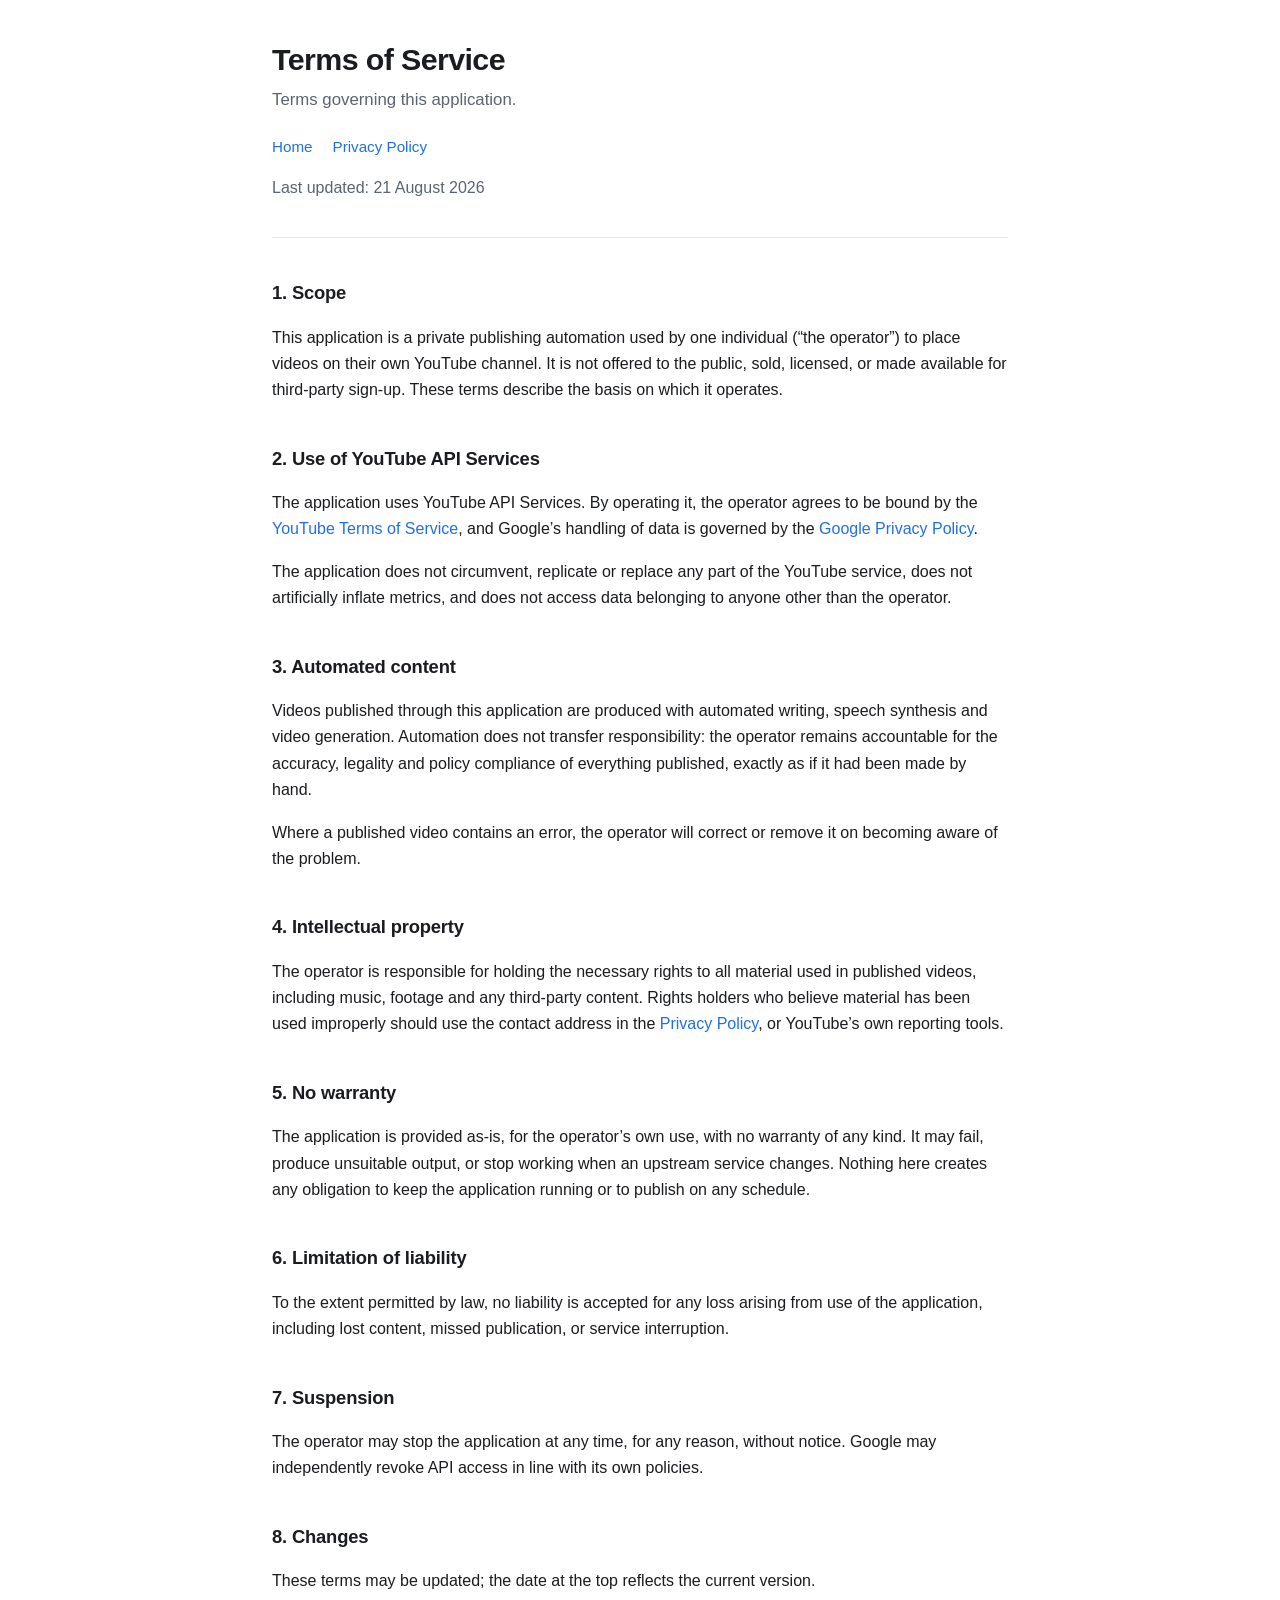
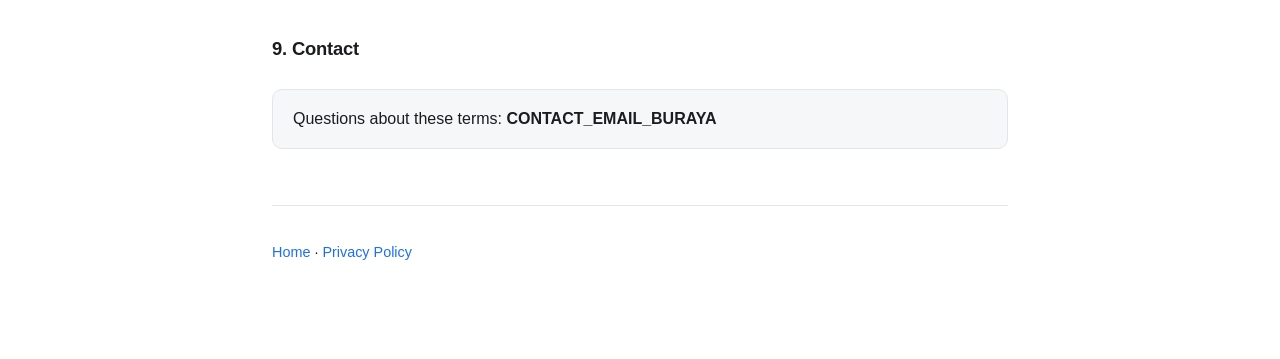
==== docs/terms.html @ 059bec79 "docs: add the consent screen pages Google requires for sensitive scopes Adding youtube.upload and yo" ====
<!doctype html>
<html lang="en">
<head>
<meta charset="utf-8">
<meta name="viewport" content="width=device-width, initial-scale=1">
<title>Terms of Service — Quiet Frontiers</title>
<meta name="description" content="Terms governing the Quiet Frontiers publishing automation.">
<link rel="stylesheet" href="style.css">
</head>
<body>
<div class="wrap">

<header>
  <h1>Terms of Service</h1>
  <p class="lead">Terms governing this application.</p>
  <nav>
    <a href="index.html">Home</a>
    <a href="privacy.html">Privacy Policy</a>
  </nav>
  <p class="muted" style="margin-top:1rem">Last updated: 21 August 2026</p>
</header>

<h2>1. Scope</h2>
<p>
  This application is a private publishing automation used by one individual
  (&ldquo;the operator&rdquo;) to place videos on their own YouTube channel. It is not offered
  to the public, sold, licensed, or made available for third-party sign-up. These terms describe
  the basis on which it operates.
</p>

<h2>2. Use of YouTube API Services</h2>
<p>
  The application uses YouTube API Services. By operating it, the operator agrees to be bound by
  the <a href="https://www.youtube.com/t/terms" rel="noopener">YouTube Terms of Service</a>, and
  Google&rsquo;s handling of data is governed by the
  <a href="https://policies.google.com/privacy" rel="noopener">Google Privacy Policy</a>.
</p>
<p>
  The application does not circumvent, replicate or replace any part of the YouTube service, does
  not artificially inflate metrics, and does not access data belonging to anyone other than the
  operator.
</p>

<h2>3. Automated content</h2>
<p>
  Videos published through this application are produced with automated writing, speech synthesis
  and video generation. Automation does not transfer responsibility: the operator remains
  accountable for the accuracy, legality and policy compliance of everything published, exactly
  as if it had been made by hand.
</p>
<p>
  Where a published video contains an error, the operator will correct or remove it on becoming
  aware of the problem.
</p>

<h2>4. Intellectual property</h2>
<p>
  The operator is responsible for holding the necessary rights to all material used in published
  videos, including music, footage and any third-party content. Rights holders who believe
  material has been used improperly should use the contact address in the
  <a href="privacy.html">Privacy Policy</a>, or YouTube&rsquo;s own reporting tools.
</p>

<h2>5. No warranty</h2>
<p>
  The application is provided as-is, for the operator&rsquo;s own use, with no warranty of any
  kind. It may fail, produce unsuitable output, or stop working when an upstream service changes.
  Nothing here creates any obligation to keep the application running or to publish on any
  schedule.
</p>

<h2>6. Limitation of liability</h2>
<p>
  To the extent permitted by law, no liability is accepted for any loss arising from use of the
  application, including lost content, missed publication, or service interruption.
</p>

<h2>7. Suspension</h2>
<p>
  The operator may stop the application at any time, for any reason, without notice. Google may
  independently revoke API access in line with its own policies.
</p>

<h2>8. Changes</h2>
<p>
  These terms may be updated; the date at the top reflects the current version.
</p>

<h2>9. Contact</h2>
<div class="card">
  <p style="margin:0">
    Questions about these terms: <strong>CONTACT_EMAIL_BURAYA</strong>
  </p>
</div>

<footer>
  <p><a href="index.html">Home</a> &middot; <a href="privacy.html">Privacy Policy</a></p>
</footer>

</div>
</body>
</html>
---- docs/style.css ----
/* Shared styling for the OAuth consent screen's supporting pages. */

:root {
  --bg: #ffffff;
  --surface: #f6f7f9;
  --text: #1a1c1f;
  --muted: #5b6470;
  --border: #e2e5ea;
  --accent: #1f6feb;
}

@media (prefers-color-scheme: dark) {
  :root {
    --bg: #0f1116;
    --surface: #171a21;
    --text: #e8eaed;
    --muted: #9aa3b0;
    --border: #262b35;
    --accent: #6ea8fe;
  }
}

* { box-sizing: border-box; }

body {
  margin: 0;
  padding: 0 1.25rem 5rem;
  background: var(--bg);
  color: var(--text);
  font: 16px/1.65 -apple-system, BlinkMacSystemFont, "Segoe UI", Roboto, Helvetica, Arial, sans-serif;
  -webkit-text-size-adjust: 100%;
}

.wrap { max-width: 46rem; margin: 0 auto; }

header {
  border-bottom: 1px solid var(--border);
  margin-bottom: 2.5rem;
  padding: 2.5rem 0 1.25rem;
}

h1 { font-size: 1.9rem; line-height: 1.25; margin: 0 0 .5rem; letter-spacing: -.02em; }
h2 { font-size: 1.15rem; margin: 2.5rem 0 .75rem; letter-spacing: -.01em; }
h3 { font-size: 1rem; margin: 1.75rem 0 .5rem; }

p, li { color: var(--text); }
.lead, .muted { color: var(--muted); }
.lead { font-size: 1.05rem; margin: 0; }

a { color: var(--accent); text-decoration: none; }
a:hover { text-decoration: underline; }

nav { display: flex; flex-wrap: wrap; gap: 1.25rem; margin-top: 1.25rem; font-size: .95rem; }

ul { padding-left: 1.25rem; }
li { margin: .35rem 0; }

.card {
  background: var(--surface);
  border: 1px solid var(--border);
  border-radius: 10px;
  padding: 1rem 1.25rem;
  margin: 1.5rem 0;
}

code {
  background: var(--surface);
  border: 1px solid var(--border);
  border-radius: 5px;
  padding: .1rem .35rem;
  font-size: .875em;
  font-family: ui-monospace, SFMono-Regular, Menlo, Consolas, monospace;
  overflow-wrap: anywhere;
}

footer {
  border-top: 1px solid var(--border);
  margin-top: 3.5rem;
  padding-top: 1.25rem;
  color: var(--muted);
  font-size: .9rem;
}

table { border-collapse: collapse; width: 100%; margin: 1rem 0; font-size: .95rem; }
th, td { border: 1px solid var(--border); padding: .55rem .7rem; text-align: left; vertical-align: top; }
th { background: var(--surface); font-weight: 600; }
.scroll { overflow-x: auto; }
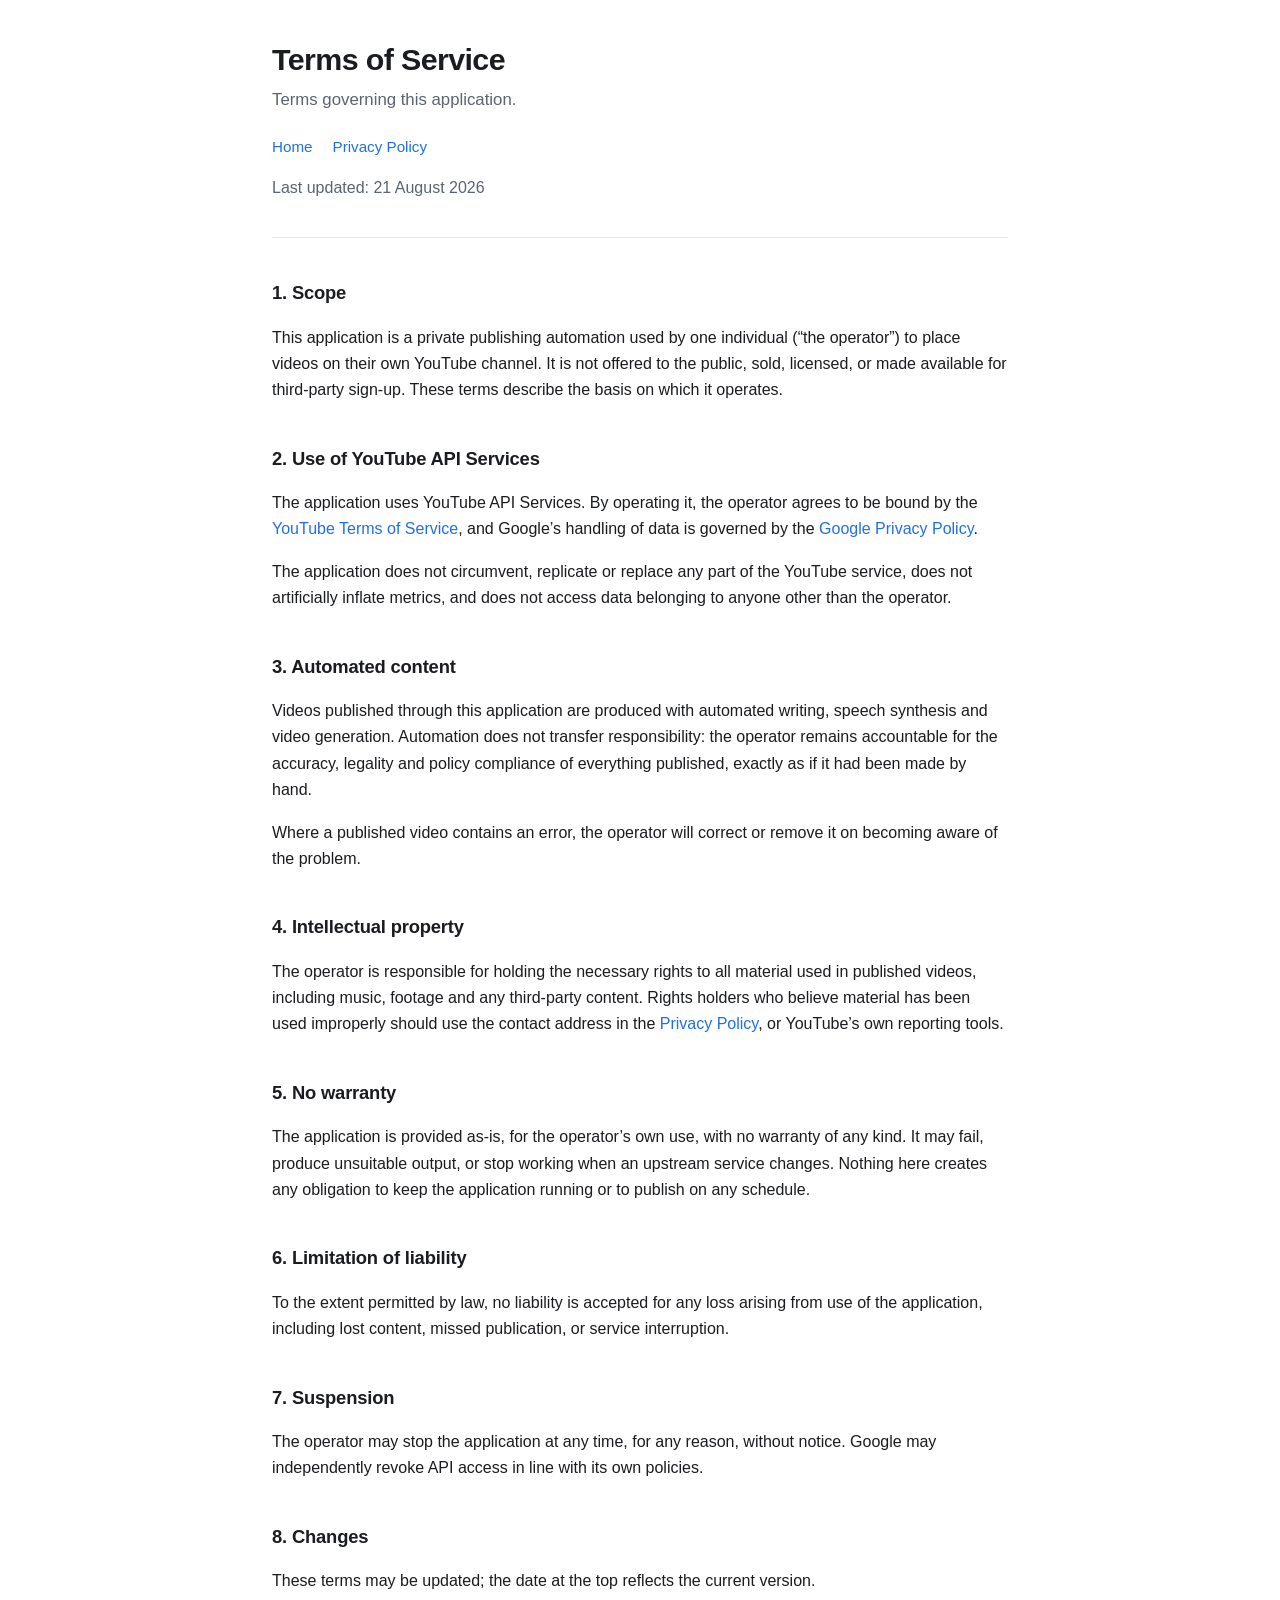
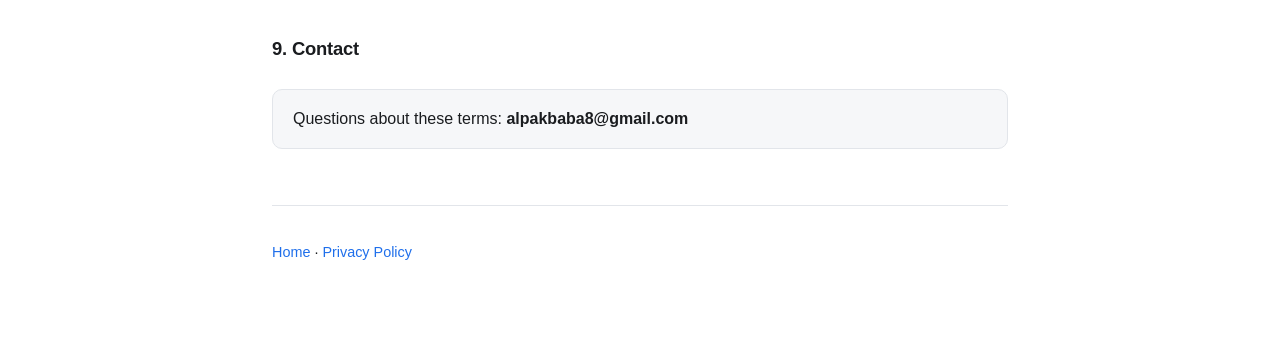
==== commit 7b9c8b34: "docs: fill in the consent screen contact address Uses the address already set as the app's support e" ====
--- a/docs/terms.html
+++ b/docs/terms.html
@@ -89,7 +89,7 @@
 <h2>9. Contact</h2>
 <div class="card">
   <p style="margin:0">
-    Questions about these terms: <strong>CONTACT_EMAIL_BURAYA</strong>
+    Questions about these terms: <strong>alpakbaba8@gmail.com</strong>
   </p>
 </div>
 
